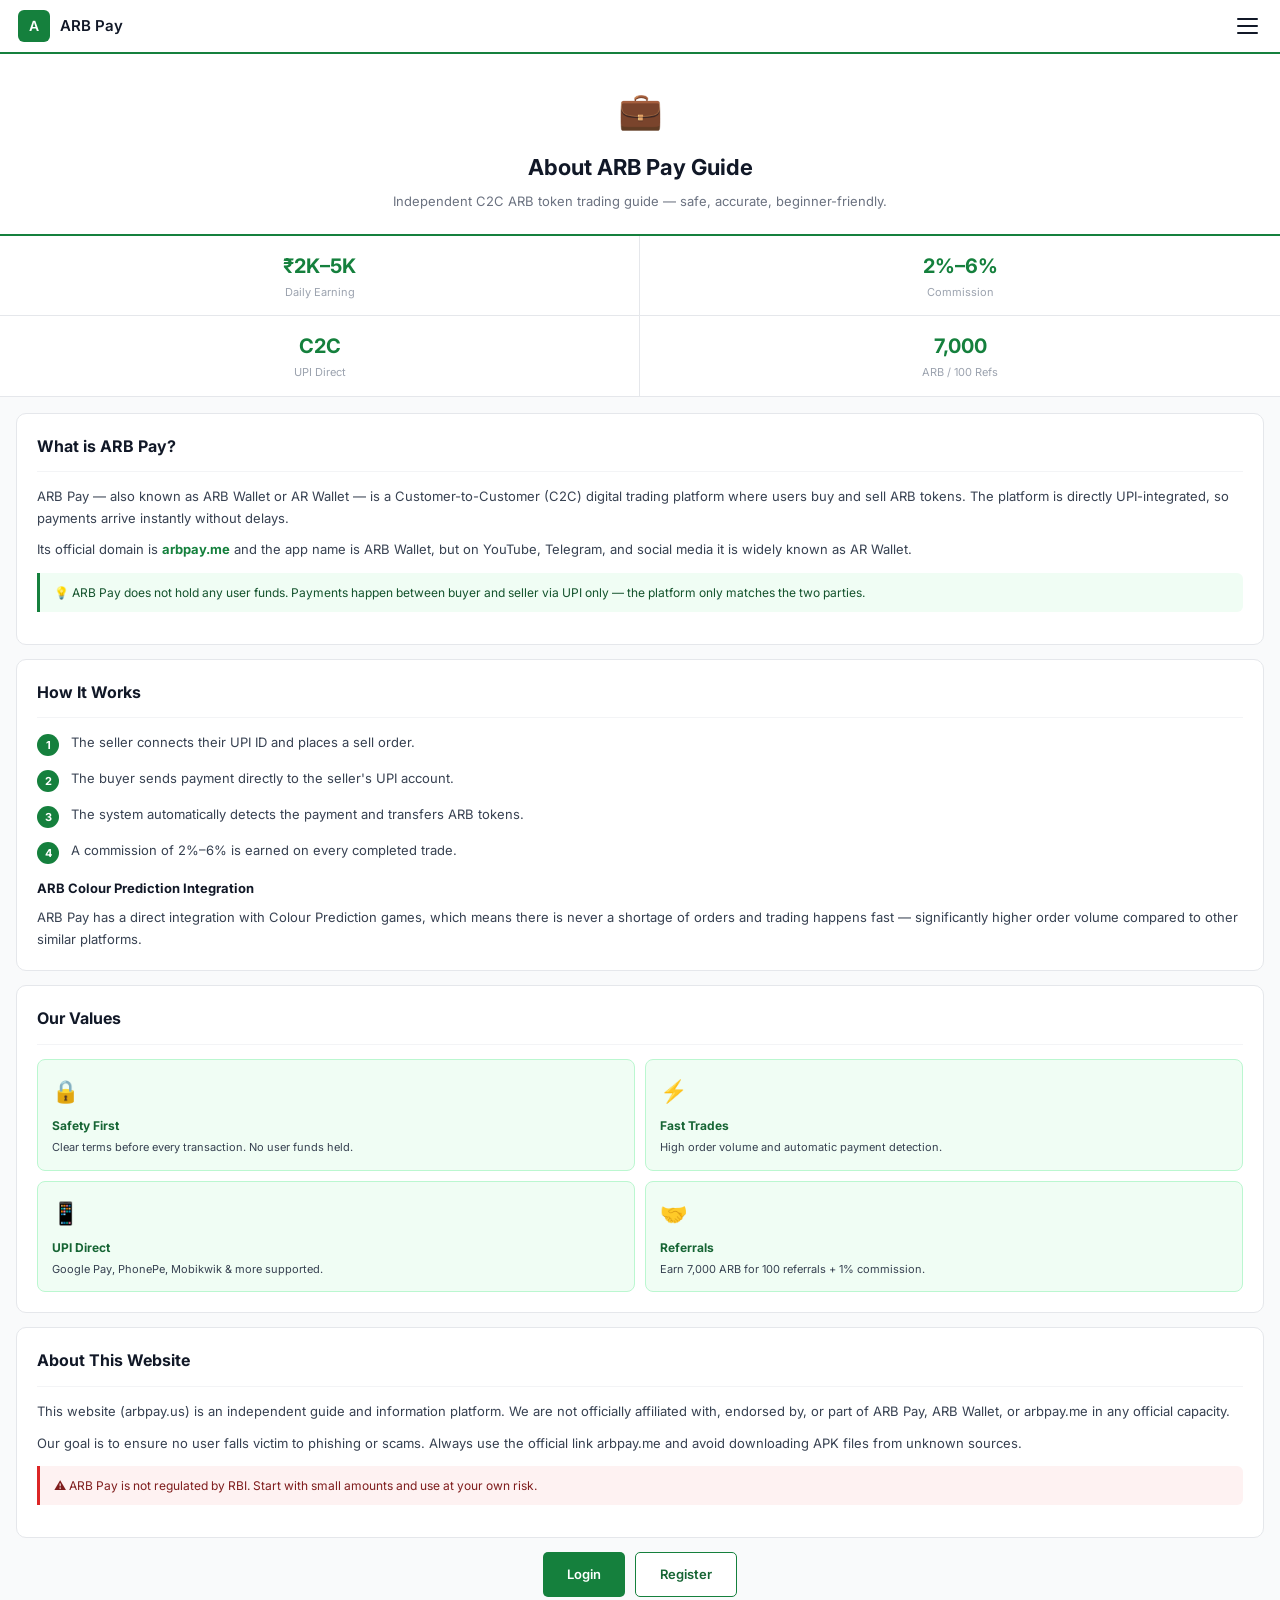
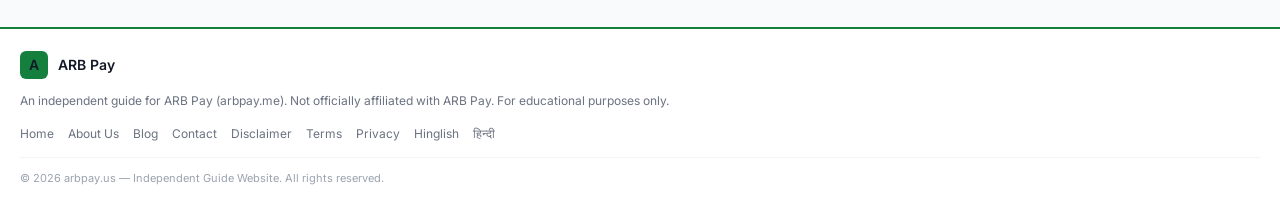
==== pages/about.html @ 57bcad62 "Initial ARB Pay website" ====
<!DOCTYPE html>
<html lang="en">
<head>
  <meta charset="UTF-8">
  <meta name="viewport" content="width=device-width, initial-scale=1.0">
  <title>About Us – ARB Pay Guide | arbpay.us</title>
  <meta name="description" content="Learn about this independent ARB Pay guide website.">
  <link rel="stylesheet" href="../css/style.css">
</head>
<body>
<nav class="navbar">
  <div class="navbar-brand">
    <div class="navbar-logo"><span class="navbar-logo-text">A</span></div>
    <span class="navbar-name">ARB Pay</span>
  </div>
  <button class="hamburger" id="hamBtn" aria-label="Menu">
    <span></span><span></span><span></span>
  </button>
</nav>
<div class="drawer-overlay" id="drawerOverlay"></div>
<div class="drawer" id="drawer">
  <div class="drawer-header">
    <div class="drawer-header-logo"><span class="drawer-header-logo-text">A</span></div>
    <span>ARB Pay Guide</span>
  </div>
  <button class="drawer-link" data-href="index.html" onclick="location.href='../index.html'"><div class="drawer-icon">🏠</div>Home</button>
  <button class="drawer-link active" data-href="about.html" onclick="location.href='about.html'"><div class="drawer-icon">💼</div>About Us</button>
  <button class="drawer-link" data-href="blog.html" onclick="location.href='blog.html'"><div class="drawer-icon">📝</div>Blog</button>
  <button class="drawer-link" data-href="contact.html" onclick="location.href='contact.html'"><div class="drawer-icon">📞</div>Contact Us</button>
  <button class="drawer-link" data-href="disclaimer.html" onclick="location.href='disclaimer.html'"><div class="drawer-icon">⚖️</div>Disclaimer</button>
  <button class="drawer-link" data-href="terms.html" onclick="location.href='terms.html'"><div class="drawer-icon">📋</div>Terms &amp; Conditions</button>
  <button class="drawer-link" data-href="privacy.html" onclick="location.href='privacy.html'"><div class="drawer-icon">🔐</div>Privacy Policy</button>
  <button class="drawer-link" data-href="hinglish.html" onclick="location.href='hinglish.html'"><div class="drawer-icon">🇮🇳</div>Hinglish Guide</button>
  <button class="drawer-link" data-href="hindi.html" onclick="location.href='hindi.html'"><div class="drawer-icon">📖</div>हिन्दी गाइड</button>

</div>
<div class="main">

<div class="page-header">
  <div class="page-icon">💼</div>
  <h1>About ARB Pay Guide</h1>
  <p>Independent C2C ARB token trading guide — safe, accurate, beginner-friendly.</p>
</div>
<div class="stats-strip">
  <div class="stat-box"><div class="stat-val">₹2K–5K</div><div class="stat-label">Daily Earning</div></div>
  <div class="stat-box"><div class="stat-val">2%–6%</div><div class="stat-label">Commission</div></div>
  <div class="stat-box"><div class="stat-val">C2C</div><div class="stat-label">UPI Direct</div></div>
  <div class="stat-box"><div class="stat-val">7,000</div><div class="stat-label">ARB / 100 Refs</div></div>
</div>
<div class="section">
  <div class="card">
    <div class="card-title">What is ARB Pay?</div>
    <p>ARB Pay — also known as ARB Wallet or AR Wallet — is a Customer-to-Customer (C2C) digital trading platform where users buy and sell ARB tokens. The platform is directly UPI-integrated, so payments arrive instantly without delays.</p>
    <p>Its official domain is <strong style="color:var(--green)">arbpay.me</strong> and the app name is ARB Wallet, but on YouTube, Telegram, and social media it is widely known as AR Wallet.</p>
    <div class="notice notice-green">💡 ARB Pay does not hold any user funds. Payments happen between buyer and seller via UPI only — the platform only matches the two parties.</div>
  </div>
  <div class="card">
    <div class="card-title">How It Works</div>
    <div class="step"><div class="step-num">1</div><div class="step-text">The seller connects their UPI ID and places a sell order.</div></div>
    <div class="step"><div class="step-num">2</div><div class="step-text">The buyer sends payment directly to the seller's UPI account.</div></div>
    <div class="step"><div class="step-num">3</div><div class="step-text">The system automatically detects the payment and transfers ARB tokens.</div></div>
    <div class="step"><div class="step-num">4</div><div class="step-text">A commission of 2%–6% is earned on every completed trade.</div></div>
    <h3>ARB Colour Prediction Integration</h3>
    <p>ARB Pay has a direct integration with Colour Prediction games, which means there is never a shortage of orders and trading happens fast — significantly higher order volume compared to other similar platforms.</p>
  </div>
  <div class="card">
    <div class="card-title">Our Values</div>
    <div style="display:grid;grid-template-columns:1fr 1fr;gap:10px;margin-top:4px;">
      <div style="background:var(--green-50);border:1px solid #BBF7D0;border-radius:8px;padding:14px;">
        <div style="font-size:22px;margin-bottom:7px;">🔒</div>
        <div style="font-size:12px;font-weight:700;color:var(--green-d);margin-bottom:4px;">Safety First</div>
        <div style="font-size:11px;color:var(--ink-2);line-height:1.5;">Clear terms before every transaction. No user funds held.</div>
      </div>
      <div style="background:var(--green-50);border:1px solid #BBF7D0;border-radius:8px;padding:14px;">
        <div style="font-size:22px;margin-bottom:7px;">⚡</div>
        <div style="font-size:12px;font-weight:700;color:var(--green-d);margin-bottom:4px;">Fast Trades</div>
        <div style="font-size:11px;color:var(--ink-2);line-height:1.5;">High order volume and automatic payment detection.</div>
      </div>
      <div style="background:var(--green-50);border:1px solid #BBF7D0;border-radius:8px;padding:14px;">
        <div style="font-size:22px;margin-bottom:7px;">📱</div>
        <div style="font-size:12px;font-weight:700;color:var(--green-d);margin-bottom:4px;">UPI Direct</div>
        <div style="font-size:11px;color:var(--ink-2);line-height:1.5;">Google Pay, PhonePe, Mobikwik &amp; more supported.</div>
      </div>
      <div style="background:var(--green-50);border:1px solid #BBF7D0;border-radius:8px;padding:14px;">
        <div style="font-size:22px;margin-bottom:7px;">🤝</div>
        <div style="font-size:12px;font-weight:700;color:var(--green-d);margin-bottom:4px;">Referrals</div>
        <div style="font-size:11px;color:var(--ink-2);line-height:1.5;">Earn 7,000 ARB for 100 referrals + 1% commission.</div>
      </div>
    </div>
  </div>
  <div class="card">
    <div class="card-title">About This Website</div>
    <p>This website (arbpay.us) is an independent guide and information platform. We are not officially affiliated with, endorsed by, or part of ARB Pay, ARB Wallet, or arbpay.me in any official capacity.</p>
    <p>Our goal is to ensure no user falls victim to phishing or scams. Always use the official link arbpay.me and avoid downloading APK files from unknown sources.</p>
    <div class="notice notice-red">⚠️ ARB Pay is not regulated by RBI. Start with small amounts and use at your own risk.</div>
  </div>
  <div style="display:flex;gap:10px;justify-content:center;padding-bottom:8px;">
    <a href="https://arbpay.me/#/register?code=AR9HG5M" target="_blank" rel="noopener" class="btn-primary">Login</a>
    <a href="https://arbpay.me/#/register?code=AR9HG5M" target="_blank" rel="noopener" class="btn-outline">Register</a>
  </div>
</div>
</div>
<footer class="footer">
  <div class="footer-brand">
    <div class="footer-logo"><span class="footer-logo-text">A</span></div>
    <span>ARB Pay</span>
  </div>
  <p class="footer-desc">An independent guide for ARB Pay (arbpay.me). Not officially affiliated with ARB Pay. For educational purposes only.</p>
  <div class="footer-links">
    <a href="../index.html">Home</a>
    <a href="about.html">About Us</a><a href="blog.html">Blog</a>
    <a href="contact.html">Contact</a><a href="disclaimer.html">Disclaimer</a>
    <a href="terms.html">Terms</a><a href="privacy.html">Privacy</a>
    <a href="hinglish.html">Hinglish</a><a href="hindi.html">हिन्दी</a>
  </div>
  <div class="footer-copy">© 2026 arbpay.us — Independent Guide Website. All rights reserved.</div>
</footer>
<script src="../js/app.js"></script>
</body>
</html>
---- css/style.css ----
@import url('https://fonts.googleapis.com/css2?family=Inter:wght@400;500;600;700&display=swap');

/* ─── RESET ─────────────────────────────── */
*, *::before, *::after { box-sizing: border-box; margin: 0; padding: 0; }
html { scroll-behavior: smooth; }
body { font-family: 'Inter', -apple-system, BlinkMacSystemFont, sans-serif; font-size: 15px; line-height: 1.6; background: #F9FAFB; color: #111827; -webkit-font-smoothing: antialiased; }
a { text-decoration: none; color: inherit; }
ul, ol { padding-left: 0; list-style: none; }
button { cursor: pointer; font-family: inherit; }
img { max-width: 100%; display: block; }

/* ─── TOKENS ─────────────────────────────── */
:root {
  --green:   #15803D;
  --green-d: #166534;
  --green-l: #DCFCE7;
  --green-50:#F0FDF4;
  --gold:    #B45309;
  --gold-l:  #FEF3C7;
  --gold-b:  #D97706;
  --ink:     #111827;
  --ink-2:   #374151;
  --ink-3:   #6B7280;
  --ink-4:   #9CA3AF;
  --border:  #E5E7EB;
  --white:   #FFFFFF;
  --surface: #F9FAFB;
  --red-bg:  #FEF2F2;
  --red:     #DC2626;
}

/* ─── NAVBAR ─────────────────────────────── */
.navbar {
  position: fixed; top: 0; left: 0; right: 0; z-index: 100;
  background: var(--white);
  border-bottom: 2px solid var(--green);
  height: 54px;
  display: flex; align-items: center; justify-content: space-between;
  padding: 0 18px;
}
.navbar-brand {
  display: flex; align-items: center; gap: 10px;
}
.navbar-logo {
  width: 32px; height: 32px;
  background: var(--green);
  border-radius: 6px;
  display: flex; align-items: center; justify-content: center;
  overflow: hidden;
}
.navbar-logo img { width: 100%; height: 100%; object-fit: cover; }
.navbar-logo-text { color: var(--white); font-weight: 600; font-size: 14px; }
.navbar-name { font-size: 15px; font-weight: 600; color: var(--ink); }

.hamburger {
  background: none; border: none;
  display: flex; flex-direction: column; gap: 5px; padding: 4px;
}
.hamburger span {
  display: block; width: 21px; height: 2px;
  background: var(--ink); border-radius: 2px;
  transition: all 0.22s ease;
}
.hamburger.open span:nth-child(1) { transform: translateY(7px) rotate(45deg); }
.hamburger.open span:nth-child(2) { opacity: 0; }
.hamburger.open span:nth-child(3) { transform: translateY(-7px) rotate(-45deg); }

/* ─── DRAWER ─────────────────────────────── */
.drawer-overlay {
  display: none;
  position: fixed; inset: 54px 0 0 0;
  background: rgba(0,0,0,0.3);
  z-index: 98;
}
.drawer-overlay.show { display: block; }

.drawer {
  position: fixed; top: 54px; right: 0;
  width: 248px; height: calc(100vh - 54px);
  background: var(--white);
  border-left: 2px solid var(--green);
  z-index: 99;
  overflow-y: auto;
  transform: translateX(110%);
  transition: transform 0.28s cubic-bezier(0.4,0,0.2,1);
  box-shadow: -4px 0 20px rgba(0,0,0,0.08);
}
.drawer.open { transform: translateX(0); }
.logo{
    width:40px;
    height:40px;
    object-fit:contain;
}

.drawer-logo{
    width:40px;
    height:40px;
    object-fit:contain;
}
.hero-logo-img{
    width:80px;
    height:80px;
    object-fit:contain;
}

.drawer-header {
  background: var(--green);
  padding: 14px 16px;
  display: flex; align-items: center; gap: 10px;
}
.drawer-header-logo {
  width: 28px; height: 28px;
  background: rgba(255,255,255,0.2);
  border-radius: 5px;
  display: flex; align-items: center; justify-content: center;
  overflow: hidden;
}
.drawer-header-logo img { width: 100%; height: 100%; object-fit: cover; }
.drawer-header-logo-text { color: var(--white); font-size: 12px; font-weight: 600; }
.drawer-header span { color: var(--white); font-size: 13px; font-weight: 600; }

.drawer-link {
  display: flex; align-items: center; gap: 12px;
  padding: 13px 16px;
  border-bottom: 1px solid #F3F4F6;
  font-size: 13px; font-weight: 500; color: var(--ink-2);
  transition: background 0.12s, color 0.12s;
  background: none; border-left: none; border-right: none; border-top: none;
  width: 100%; text-align: left;
}
.drawer-link:hover, .drawer-link.active {
  background: var(--green-50); color: var(--green-d);
}
.drawer-icon {
  width: 26px; height: 26px;
  background: #F3F4F6; border-radius: 5px;
  display: flex; align-items: center; justify-content: center;
  font-size: 14px; flex-shrink: 0;
  transition: background 0.12s;
}
.drawer-link:hover .drawer-icon { background: var(--green-l); }

/* ─── MAIN CONTENT ────────────────────────── */
.main { padding-top: 54px; }

/* ─── HERO ─────────────────────────────────── */
.hero {
  background: var(--white);
  border-bottom: 1px solid var(--border);
  padding: 36px 20px 32px;
  text-align: center;
}
.hero-badge {
  display: inline-flex; align-items: center; gap: 6px;
  border: 1px solid #BBF7D0; color: var(--green-d);
  font-size: 11px; font-weight: 500;
  padding: 4px 12px; border-radius: 4px;
  background: var(--green-50); margin-bottom: 18px;
}
.hero-logo {
  width: 72px; height: 72px;
  background: var(--green); border-radius: 16px;
  margin: 0 auto 18px;
  display: flex; align-items: center; justify-content: center;
  overflow: hidden;
}
.hero-logo img { width: 100%; height: 100%; object-fit: cover; }
.hero-logo-text { color: var(--white); font-size: 28px; font-weight: 700; }
.hero h1 {
  font-size: 24px; font-weight: 700; line-height: 1.25;
  color: var(--ink); margin-bottom: 12px;
}
.hero p {
  font-size: 14px; color: var(--ink-3); line-height: 1.65;
  margin-bottom: 24px; max-width: 380px; margin-left: auto; margin-right: auto;
}
.hero-btns { display: flex; gap: 10px; justify-content: center; flex-wrap: wrap; margin-bottom: 12px; }

.btn-primary {
  display: inline-flex; align-items: center; gap: 6px;
  background: var(--green); color: var(--white);
  font-size: 13px; font-weight: 600;
  padding: 11px 24px; border-radius: 5px; border: none;
  transition: background 0.15s;
  text-decoration: none;
}
.btn-primary:hover { background: var(--green-d); }

.btn-outline {
  display: inline-flex; align-items: center; gap: 6px;
  background: var(--white); color: var(--green-d);
  font-size: 13px; font-weight: 600;
  padding: 11px 24px; border-radius: 5px;
  border: 1.5px solid var(--green);
  transition: background 0.15s;
  text-decoration: none;
}
.btn-outline:hover { background: var(--green-50); }

.btn-tg {
  display: inline-flex; align-items: center; justify-content: center; gap: 7px;
  background: #0088cc; color: var(--white);
  font-size: 13px; font-weight: 600;
  padding: 11px 24px; border-radius: 5px; border: none;
  min-width: 220px; text-decoration: none;
  transition: opacity 0.15s;
}
.btn-tg:hover { opacity: 0.9; }

/* ─── STATS STRIP ─────────────────────────── */
.stats-strip {
  display: grid; grid-template-columns: 1fr 1fr;
  background: var(--white);
  border-bottom: 1px solid var(--border);
}
.stat-box {
  padding: 14px 12px; text-align: center;
  border-right: 1px solid var(--border);
  border-bottom: 1px solid var(--border);
}
.stat-box:nth-child(2n) { border-right: none; }
.stat-box:nth-child(3), .stat-box:nth-child(4) { border-bottom: none; }
.stat-val { font-size: 20px; font-weight: 700; color: var(--green); }
.stat-label { font-size: 11px; color: var(--ink-4); margin-top: 2px; }

/* ─── SECTION ─────────────────────────────── */
.section { padding: 16px; }

/* ─── CARD ─────────────────────────────────── */
.card {
  background: var(--white);
  border: 1px solid var(--border);
  border-radius: 10px;
  padding: 20px;
  margin-bottom: 14px;
}
.card-label {
  font-size: 10px; font-weight: 700;
  letter-spacing: 0.1em; text-transform: uppercase;
  color: var(--green); margin-bottom: 6px;
}
.card-title {
  font-size: 16px; font-weight: 700; color: var(--ink);
  padding-bottom: 12px; margin-bottom: 14px;
  border-bottom: 1px solid #F3F4F6;
}
.card p { font-size: 13px; color: var(--ink-2); line-height: 1.65; margin-bottom: 10px; }
.card p:last-child { margin-bottom: 0; }
.card h3 { font-size: 13px; font-weight: 700; color: var(--ink); margin: 14px 0 8px; }

/* ─── NOTICE BOXES ────────────────────────── */
.notice {
  padding: 10px 14px; font-size: 12px; line-height: 1.6;
  margin: 12px 0; border-left: 3px solid;
}
.notice-green  { background: var(--green-50); border-color: var(--green);   color: #14532D; border-radius: 0 6px 6px 0; }
.notice-yellow { background: var(--gold-l);   border-color: var(--gold-b);  color: #78350F; border-radius: 0 6px 6px 0; }
.notice-red    { background: var(--red-bg);   border-color: var(--red);     color: #7F1D1D; border-radius: 0 6px 6px 0; }

/* ─── TOC ─────────────────────────────────── */
.toc-list { margin-top: 8px; }
.toc-item {
  display: flex; align-items: center; gap: 12px;
  padding: 10px 0; border-bottom: 1px solid #F9FAFB;
  font-size: 13px; color: var(--ink-2);
}
.toc-item:last-child { border-bottom: none; }
.toc-num {
  width: 22px; height: 22px; flex-shrink: 0;
  background: var(--green); color: var(--white);
  border-radius: 4px; display: flex; align-items: center;
  justify-content: center; font-size: 11px; font-weight: 700;
}

/* ─── TAGS ─────────────────────────────────── */
.tags { display: flex; flex-wrap: wrap; gap: 7px; margin-top: 8px; }
.tag {
  background: var(--green-50); color: var(--green-d);
  border: 1px solid #BBF7D0; font-size: 12px; font-weight: 500;
  padding: 4px 11px; border-radius: 4px;
}

/* ─── TABLE ─────────────────────────────────── */
.data-table { width: 100%; border-collapse: collapse; font-size: 12px; margin-top: 10px; }
.data-table thead tr { background: var(--green); }
.data-table th { padding: 9px 11px; text-align: left; color: var(--white); font-weight: 600; }
.data-table td { padding: 9px 11px; border-bottom: 1px solid #F3F4F6; color: var(--ink-2); }
.data-table tbody tr:last-child td { border-bottom: none; }
.data-table tbody tr:nth-child(even) td { background: var(--green-50); }
.data-table td strong { color: var(--green); }

/* ─── CODE BOX (referral code) ───────────────── */
.code-box {
  background: var(--surface); border: 1px solid var(--border);
  border-radius: 6px; padding: 14px 16px;
  display: flex; align-items: center; justify-content: space-between;
  margin: 12px 0;
}
.code-label { font-size: 10px; color: var(--ink-4); margin-bottom: 4px; }
.code-val { font-size: 17px; font-weight: 700; color: var(--green); letter-spacing: 0.12em; font-family: monospace; }
.copy-btn {
  background: var(--green); color: var(--white);
  border: none; border-radius: 5px;
  padding: 7px 14px; font-size: 12px; font-weight: 600;
  cursor: pointer; transition: background 0.15s;
}
.copy-btn:hover { background: var(--green-d); }

/* ─── STEPS ─────────────────────────────────── */
.step { display: flex; gap: 12px; margin-bottom: 12px; }
.step:last-child { margin-bottom: 0; }
.step-num {
  width: 22px; height: 22px; flex-shrink: 0;
  background: var(--green); color: var(--white);
  border-radius: 50%; display: flex; align-items: center;
  justify-content: center; font-size: 11px; font-weight: 700;
  margin-top: 2px;
}
.step-text { font-size: 13px; color: var(--ink-2); line-height: 1.55; }

/* ─── SCREENSHOT ROW ──────────────────────── */
.screenshot-row { display: flex; gap: 10px; overflow-x: auto; padding: 6px 0 12px; -webkit-overflow-scrolling: touch; }
.screenshot-ph {
  flex-shrink: 0; width: 90px; height: 156px;
  background: var(--surface); border: 1px dashed var(--border);
  border-radius: 8px; display: flex; align-items: center;
  justify-content: center; text-align: center; padding: 8px;
}
.screenshot-ph p { font-size: 11px; color: var(--ink-4); line-height: 1.4; }
.screenshot-row img { width: 90px; height: 156px; object-fit: cover; border-radius: 8px; flex-shrink: 0; }

/* ─── SUPPORT CARDS ───────────────────────── */
.support-item {
  display: flex; align-items: center; gap: 14px;
  padding: 13px 0; border-bottom: 1px solid #F9FAFB;
}
.support-item:last-of-type { border-bottom: none; }
.support-icon {
  width: 40px; height: 40px; flex-shrink: 0;
  background: var(--green-50); border: 1px solid #BBF7D0;
  border-radius: 8px; display: flex; align-items: center;
  justify-content: center; font-size: 18px;
}
.support-title { font-size: 13px; font-weight: 600; color: var(--ink); margin-bottom: 2px; }
.support-sub { font-size: 12px; color: var(--ink-3); }
.support-sub a { color: var(--green); font-weight: 500; }

/* ─── SCAM LIST ───────────────────────────── */
.scam-item {
  display: flex; align-items: flex-start; gap: 10px;
  padding: 9px 0; border-bottom: 1px solid #F9FAFB;
  font-size: 13px; color: var(--ink-2); line-height: 1.5;
}
.scam-item:last-child { border-bottom: none; }
.scam-x { color: var(--red); font-weight: 700; font-size: 12px; flex-shrink: 0; margin-top: 2px; }

/* ─── PROS / CONS ─────────────────────────── */
.pros-cons { border: 1px solid var(--border); border-radius: 8px; overflow: hidden; margin-top: 10px; }
.pros-box { background: var(--green-50); padding: 14px 16px; border-bottom: 1px solid var(--border); }
.cons-box { background: var(--red-bg); padding: 14px 16px; }
.pros-box h4 { font-size: 12px; font-weight: 700; color: var(--green-d); margin-bottom: 10px; }
.cons-box h4 { font-size: 12px; font-weight: 700; color: #7F1D1D; margin-bottom: 10px; }
.pros-box li { font-size: 12px; color: #14532D; margin-bottom: 5px; display: flex; gap: 7px; }
.cons-box li { font-size: 12px; color: #7F1D1D; margin-bottom: 5px; display: flex; gap: 7px; }

/* ─── FAQ ─────────────────────────────────── */
.faq-item { border-bottom: 1px solid #F3F4F6; }
.faq-item:last-child { border-bottom: none; }
.faq-btn {
  width: 100%; background: none; border: none;
  display: flex; align-items: center; justify-content: space-between; gap: 12px;
  padding: 14px 0; text-align: left; cursor: pointer;
}
.faq-q { font-size: 13px; font-weight: 600; color: var(--ink); line-height: 1.4; }
.faq-arrow {
  width: 22px; height: 22px; flex-shrink: 0;
  border: 1px solid var(--border); border-radius: 50%;
  display: flex; align-items: center; justify-content: center;
  font-size: 11px; color: var(--ink-3);
  transition: all 0.2s;
}
.faq-btn.open .faq-arrow { background: var(--green); border-color: var(--green); color: var(--white); transform: rotate(180deg); }
.faq-answer {
  max-height: 0; overflow: hidden;
  transition: max-height 0.32s ease;
  font-size: 13px; color: var(--ink-2); line-height: 1.65;
}
.faq-answer.open { max-height: 300px; padding-bottom: 14px; }

/* ─── PAGE HEADER ─────────────────────────── */
.page-header {
  background: var(--white); border-bottom: 2px solid var(--green);
  padding: 28px 20px 22px; text-align: center;
}
.page-icon { font-size: 36px; margin-bottom: 10px; }
.page-header h1 { font-size: 22px; font-weight: 700; color: var(--ink); margin-bottom: 6px; }
.page-header p { font-size: 13px; color: var(--ink-3); }

/* ─── LEGAL ───────────────────────────────── */
.legal-badge {
  display: inline-flex; align-items: center; gap: 5px;
  background: var(--green-50); border: 1px solid #BBF7D0;
  color: var(--green-d); font-size: 11px; font-weight: 500;
  padding: 4px 12px; border-radius: 4px; margin-bottom: 16px;
}
.legal-section { margin-bottom: 18px; padding-bottom: 18px; border-bottom: 1px solid #F3F4F6; }
.legal-section:last-child { border-bottom: none; margin-bottom: 0; padding-bottom: 0; }
.legal-section h3 { font-size: 14px; font-weight: 700; color: var(--ink); margin-bottom: 7px; }
.legal-section p, .legal-section li { font-size: 13px; color: var(--ink-2); line-height: 1.7; }
.legal-section ul { padding-left: 16px; margin-top: 6px; list-style: disc; }
.legal-section li { margin-bottom: 4px; }

/* ─── BLOG CARD ───────────────────────────── */
.blog-card { background: var(--white); border: 1px solid var(--border); border-radius: 10px; padding: 18px; margin-bottom: 12px; }
.blog-emoji { font-size: 28px; margin-bottom: 10px; }
.blog-date { font-size: 11px; color: var(--green); font-weight: 600; margin-bottom: 5px; }
.blog-title { font-size: 15px; font-weight: 700; color: var(--ink); margin-bottom: 7px; line-height: 1.3; }
.blog-desc { font-size: 13px; color: var(--ink-2); line-height: 1.55; margin-bottom: 10px; }
.blog-link { font-size: 12px; color: var(--green); font-weight: 600; }

/* ─── BUTTON FULL ─────────────────────────── */
.btn-full {
  display: flex; align-items: center; justify-content: center; gap: 7px;
  width: 100%; padding: 13px;
  background: var(--green); color: var(--white);
  border: none; border-radius: 6px;
  font-size: 14px; font-weight: 600;
  margin-top: 14px; transition: background 0.15s;
  text-decoration: none;
}
.btn-full:hover { background: var(--green-d); }

/* ─── FOOTER ─────────────────────────────── */
.footer {
  background: var(--white); border-top: 2px solid var(--green);
  padding: 22px 20px 18px; margin-top: 6px;
}
.footer-brand { display: flex; align-items: center; gap: 10px; margin-bottom: 12px; }
.footer-logo {
  width: 28px; height: 28px; background: var(--green); border-radius: 6px;
  display: flex; align-items: center; justify-content: center; overflow: hidden;
}
.footer-logo img { width: 100%; height: 100%; object-fit: cover; }
.footer-logo-text { color: var(--white); font-size: 12px; font-weight: 600; }
.footer-brand span { font-size: 14px; font-weight: 600; color: var(--ink); }
.footer-desc { font-size: 12px; color: var(--ink-3); line-height: 1.6; margin-bottom: 14px; }
.footer-links { display: flex; flex-wrap: wrap; gap: 14px; margin-bottom: 14px; }
.footer-links a { font-size: 12px; color: var(--ink-3); transition: color 0.12s; }
.footer-links a:hover { color: var(--green); }
.footer-copy { font-size: 11px; color: var(--ink-4); padding-top: 12px; border-top: 1px solid #F3F4F6; }

/* ─── PAGE VIEWS ─────────────────────────── */
.page-view { display: none; }
.page-view.active { display: block; }
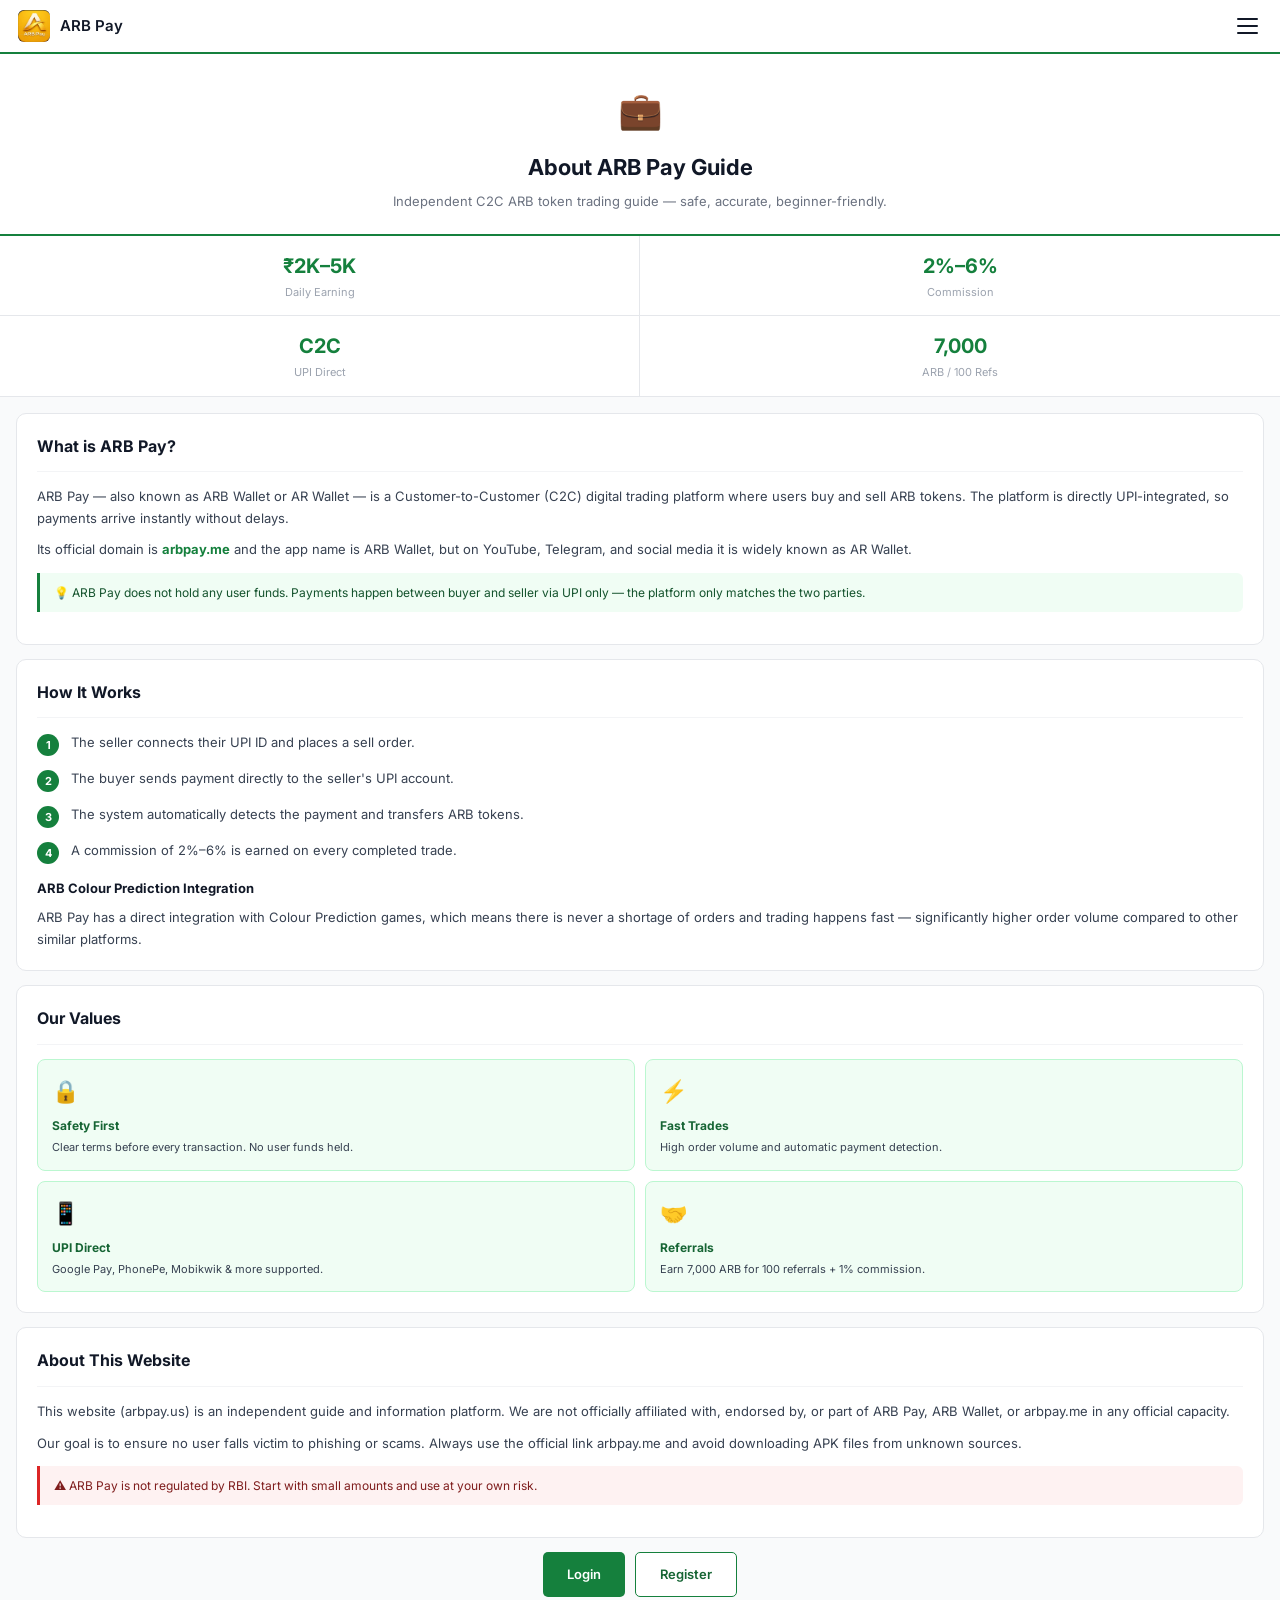
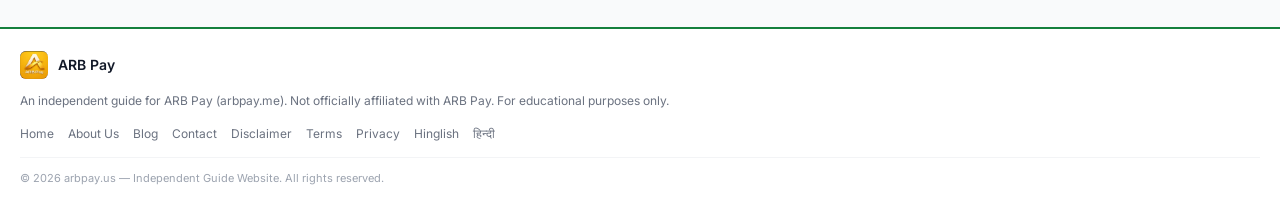
==== commit 2748118d: "Fix logos on all pages" ====
--- a/pages/about.html
+++ b/pages/about.html
@@ -10,7 +10,7 @@
 <body>
 <nav class="navbar">
   <div class="navbar-brand">
-    <div class="navbar-logo"><span class="navbar-logo-text">A</span></div>
+    <div class="navbar-logo"><img src="../images/logo.png" style="width:80px"></div>
     <span class="navbar-name">ARB Pay</span>
   </div>
   <button class="hamburger" id="hamBtn" aria-label="Menu">
@@ -20,7 +20,9 @@
 <div class="drawer-overlay" id="drawerOverlay"></div>
 <div class="drawer" id="drawer">
   <div class="drawer-header">
-    <div class="drawer-header-logo"><span class="drawer-header-logo-text">A</span></div>
+    <div class="drawer-header-logo">
+      <img src="../images/logo.png" alt="ARB Pay" class="drawer-logo">
+    </div>
     <span>ARB Pay Guide</span>
   </div>
   <button class="drawer-link" data-href="index.html" onclick="location.href='../index.html'"><div class="drawer-icon">🏠</div>Home</button>
@@ -102,7 +104,9 @@
 </div>
 <footer class="footer">
   <div class="footer-brand">
-    <div class="footer-logo"><span class="footer-logo-text">A</span></div>
+    <div class="footer-logo">
+    <img src="../images/logo.png" alt="ARB Pay" class="footer-logo-img">
+</div>
     <span>ARB Pay</span>
   </div>
   <p class="footer-desc">An independent guide for ARB Pay (arbpay.me). Not officially affiliated with ARB Pay. For educational purposes only.</p>
--- a/css/style.css
+++ b/css/style.css
@@ -108,6 +108,11 @@
   padding: 14px 16px;
   display: flex; align-items: center; gap: 10px;
 }
+.footer-logo-img{
+    width:40px;
+    height:40px;
+    object-fit:contain;
+}
 .drawer-header-logo {
   width: 28px; height: 28px;
   background: rgba(255,255,255,0.2);
